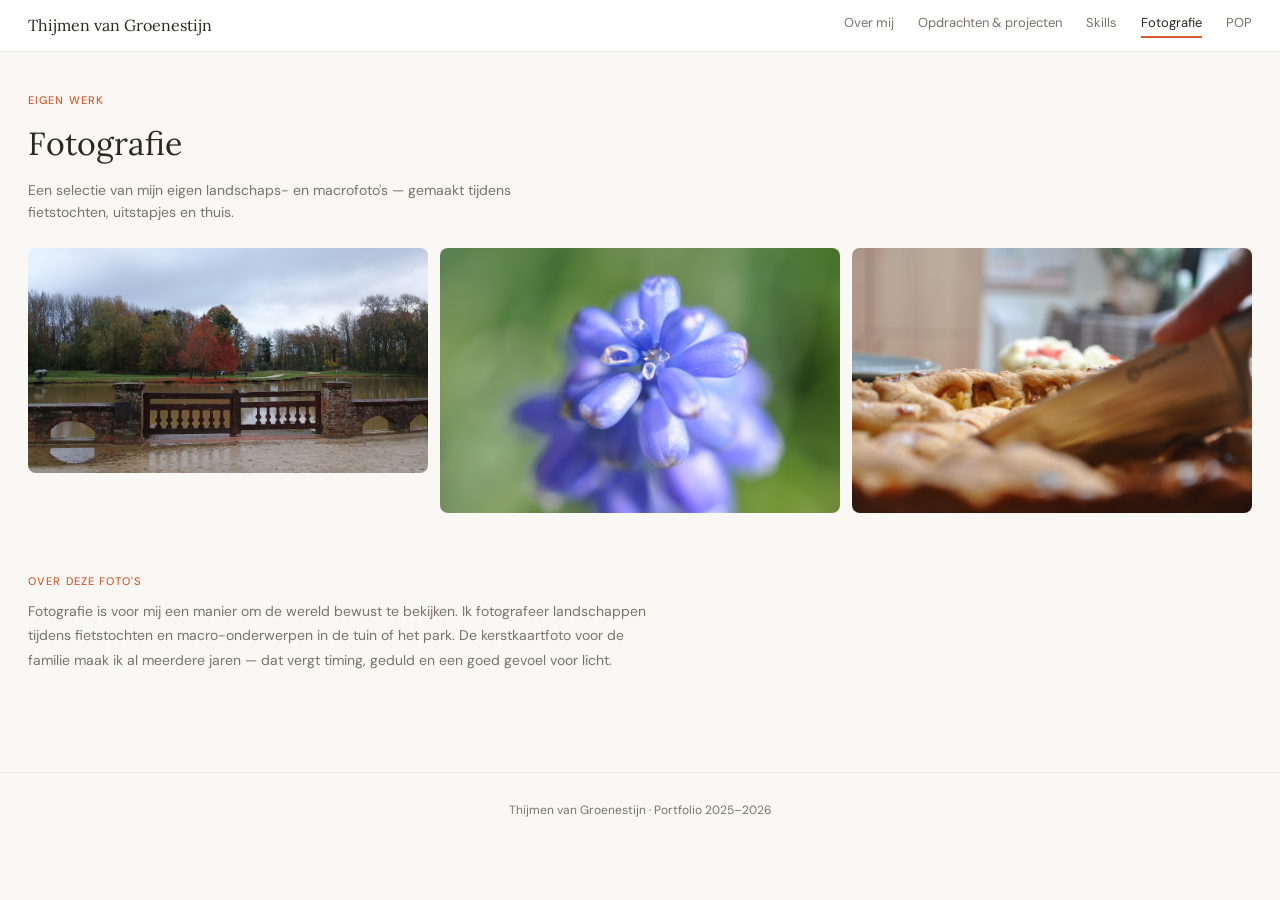
==== fotografie.html @ 94dbeab8 "Implement full portfolio website: style.css, script.js, index.html rewrite, opdrachten.html, skills." ====
<!DOCTYPE html>
<html lang="nl">
<head>
  <meta charset="UTF-8">
  <meta name="viewport" content="width=device-width, initial-scale=1.0">
  <title>Thijmen van Groenestijn — Fotografie</title>
  <link rel="preconnect" href="https://fonts.googleapis.com">
  <link href="https://fonts.googleapis.com/css2?family=Lora:ital,wght@0,400;0,500;1,400&family=DM+Sans:opsz,wght@9..40,400;9..40,500&display=swap" rel="stylesheet">
  <link rel="stylesheet" href="style.css">
</head>
<body>

  <nav class="topbar">
    <a class="logo" href="index.html">Thijmen van Groenestijn</a>
    <div class="nav-links">
      <a href="index.html">Over mij</a>
      <a href="opdrachten.html">Opdrachten &amp; projecten</a>
      <a href="skills.html">Skills</a>
      <a href="fotografie.html" class="active">Fotografie</a>
      <a href="pop.html">POP</a>
    </div>
  </nav>

  <!-- PAGINAKOP -->
  <header class="page-hero">
    <p class="page-eyebrow">Eigen werk</p>
    <h1 class="page-title">Fotografie</h1>
    <p class="page-desc">Een selectie van mijn eigen landschaps- en macro­foto's — gemaakt tijdens fietstochten, uitstapjes en thuis.</p>
  </header>

  <!-- GALERIJ (Criterium 6 — eigen bewijs) -->
  <div class="gallery-grid" aria-label="Fotogalerij">
    <img src="Assets/img/Ieper_1.jpg"
         alt="Gezicht over Ieper met historische gebouwen en groen"
         loading="lazy">
    <img src="Assets/img/DSC_0170.jpg"
         alt="Macro fotografie van een detail in de natuur"
         loading="lazy">
    <img src="Assets/img/DSC_0680.jpg"
         alt="Landschapsfoto met perspectief en diepte"
         loading="lazy">
  </div>

  <div style="padding: 0 28px 60px; max-width: 680px;">
    <p class="page-eyebrow" style="margin-bottom: 8px;">Over deze foto's</p>
    <p style="font-size: 14px; color: var(--muted); line-height: 1.75;">
      Fotografie is voor mij een manier om de wereld bewust te bekijken. Ik fotografeer landschappen tijdens fietstochten en macro-onderwerpen in de tuin of het park. De kerstkaartfoto voor de familie maak ik al meerdere jaren — dat vergt timing, geduld en een goed gevoel voor licht.
    </p>
  </div>

  <footer>
    <p>Thijmen van Groenestijn · Portfolio 2025–2026</p>
  </footer>

  <script src="script.js"></script>
</body>
</html>
---- style.css ----
/* ── CSS Variabelen ── */
:root {
  --bg:           #FAF8F5;
  --card:         #FFFFFF;
  --border:       #EDE8E1;
  --text:         #2C2820;
  --muted:        #7A7268;
  --coral:        #D85A30;
  --coral-light:  #FAECE7;
  --amber:        #EF9F27;
  --amber-light:  #FAEEDA;
  --teal:         #1D9E75;
  --teal-light:   #E1F5EE;
  --purple-light: #EEEDFE;
}

/* ── Reset ── */
*, *::before, *::after { box-sizing: border-box; margin: 0; padding: 0; }
img { max-width: 100%; display: block; }

/* ── Basis ── */
body {
  font-family: 'DM Sans', sans-serif;
  background: var(--bg);
  color: var(--text);
  line-height: 1.6;
}

/* ── Navigatie ── */
.topbar {
  background: var(--card);
  border-bottom: 1px solid var(--border);
  padding: 0 28px;
  display: flex;
  align-items: center;
  justify-content: space-between;
  height: 52px;
  position: sticky;
  top: 0;
  z-index: 100;
}
.logo {
  font-family: 'Lora', serif;
  font-size: 16px;
  color: var(--text);
  text-decoration: none;
}
.nav-links { display: flex; gap: 24px; }
.nav-links a {
  font-size: 13px;
  color: var(--muted);
  text-decoration: none;
  transition: color .15s;
}
.nav-links a:hover { color: var(--text); }
.nav-links a.active {
  color: var(--text);
  border-bottom: 2px solid var(--coral);
  padding-bottom: 2px;
}

/* ── Paginakop ── */
.page-hero { padding: 40px 28px 24px; }
.page-eyebrow {
  font-size: 11px;
  font-weight: 500;
  color: var(--coral);
  letter-spacing: .1em;
  text-transform: uppercase;
  margin-bottom: 8px;
}
.page-title {
  font-family: 'Lora', serif;
  font-size: 32px;
  font-weight: 400;
  color: var(--text);
  margin-bottom: 10px;
}
.page-desc { font-size: 14px; color: var(--muted); max-width: 520px; }

/* ── Filterrij ── */
.filter-row { padding: 0 28px 24px; display: flex; gap: 8px; flex-wrap: wrap; }
.filter-btn {
  font-family: 'DM Sans', sans-serif;
  font-size: 12px;
  padding: 6px 16px;
  border-radius: 99px;
  border: 1px solid var(--border);
  background: var(--bg);
  color: var(--muted);
  cursor: pointer;
  transition: all .15s;
}
.filter-btn:hover { border-color: var(--coral); color: var(--text); }
.filter-btn.active { background: var(--text); color: #fff; border-color: var(--text); }

/* ── Grid ── */
.grid {
  display: grid;
  grid-template-columns: repeat(3, minmax(0, 1fr));
  gap: 14px;
  padding: 0 28px 60px;
}

/* ── Kaart ── */
.card {
  background: var(--card);
  border-radius: 12px;
  border: 1px solid var(--border);
  overflow: hidden;
  transition: transform .15s ease;
}
.card:hover { transform: translateY(-2px); }

/* Foto */
.card-img { width: 100%; height: 160px; overflow: hidden; position: relative; background: var(--border); }
.card-img img { width: 100%; height: 100%; object-fit: cover; object-position: center; }
.card-img-placeholder {
  width: 100%;
  height: 100%;
  display: flex;
  align-items: center;
  justify-content: center;
  background: linear-gradient(135deg, var(--border), #ddd8d0);
  color: var(--muted);
  font-size: 13px;
}
.photo-label {
  position: absolute;
  bottom: 8px;
  left: 10px;
  font-size: 10px;
  font-weight: 500;
  color: rgba(255,255,255,.9);
  background: rgba(0,0,0,.28);
  padding: 2px 8px;
  border-radius: 4px;
}

/* Kaartinhoud */
.card-body { padding: 14px 16px; }
.badge-row { display: flex; gap: 6px; margin-bottom: 8px; flex-wrap: wrap; }
.badge { font-size: 11px; font-weight: 500; padding: 3px 9px; border-radius: 99px; }
.badge-school   { background: var(--teal-light);  color: #085041; }
.badge-personal { background: var(--amber-light); color: #633806; }
.badge-world    { background: #F1EFE8;             color: #5F5E5A; }

.card-title {
  font-family: 'Lora', serif;
  font-size: 15px;
  font-weight: 500;
  color: var(--text);
  margin-bottom: 6px;
  line-height: 1.35;
}
.card-desc { font-size: 13px; color: var(--muted); line-height: 1.6; margin-bottom: 12px; }

/* Kaartvoet */
.card-footer {
  display: flex;
  align-items: center;
  justify-content: space-between;
  border-top: 1px solid var(--border);
  padding-top: 10px;
  gap: 8px;
}
.pride-text {
  font-family: 'Lora', serif;
  font-style: italic;
  font-size: 12px;
  color: var(--muted);
  flex: 1;
  line-height: 1.4;
}
.refl-btn {
  font-family: 'DM Sans', sans-serif;
  font-size: 11px;
  color: var(--coral);
  border: 1px solid #F0997B;
  border-radius: 6px;
  padding: 4px 10px;
  cursor: pointer;
  background: none;
  white-space: nowrap;
  transition: background .15s;
  flex-shrink: 0;
}
.refl-btn:hover { background: var(--coral-light); }

/* Reflectie */
.refl-panel {
  background: #FFF8F5;
  border-top: 1px solid #F5DDD0;
  padding: 14px 16px;
}
.refl-panel[hidden] { display: none; }
.refl-panel p {
  font-family: 'Lora', serif;
  font-style: italic;
  font-size: 13px;
  color: #6B4035;
  line-height: 1.75;
}
.refl-tags { display: flex; gap: 6px; flex-wrap: wrap; margin-top: 10px; }
.refl-tag {
  font-size: 11px;
  padding: 3px 8px;
  border-radius: 99px;
  background: var(--amber-light);
  color: #633806;
}

/* ── Hero (Over mij) ── */
.hero {
  padding: 60px 28px 40px;
  display: flex;
  gap: 48px;
  align-items: center;
  max-width: 860px;
}
.hero-photo {
  flex-shrink: 0;
  width: 160px;
  height: 160px;
  border-radius: 50%;
  object-fit: cover;
  border: 3px solid var(--border);
}
.hero-photo-placeholder {
  flex-shrink: 0;
  width: 160px;
  height: 160px;
  border-radius: 50%;
  background: linear-gradient(135deg, var(--coral-light), var(--amber-light));
  display: flex;
  align-items: center;
  justify-content: center;
  font-size: 48px;
  color: var(--coral);
  border: 3px solid var(--border);
}
.hero-text { flex: 1; }
.hero-name {
  font-family: 'Lora', serif;
  font-size: 36px;
  font-weight: 400;
  color: var(--text);
  margin-bottom: 8px;
  line-height: 1.2;
}
.hero-tagline {
  font-size: 15px;
  color: var(--muted);
  margin-bottom: 16px;
  max-width: 400px;
}
.hero-quote {
  font-family: 'Lora', serif;
  font-style: italic;
  font-size: 14px;
  color: var(--muted);
  border-left: 3px solid var(--coral);
  padding-left: 12px;
  margin-top: 16px;
}

/* ── Quick facts grid ── */
.quick-facts {
  display: grid;
  grid-template-columns: repeat(auto-fit, minmax(160px, 1fr));
  gap: 12px;
  padding: 0 28px 40px;
  max-width: 860px;
}
.fact-card {
  background: var(--card);
  border: 1px solid var(--border);
  border-radius: 12px;
  padding: 16px;
}
.fact-label {
  font-size: 11px;
  font-weight: 500;
  color: var(--coral);
  text-transform: uppercase;
  letter-spacing: .08em;
  margin-bottom: 4px;
}
.fact-value {
  font-size: 14px;
  color: var(--text);
  font-weight: 500;
}

/* ── Sectietitel ── */
.section-title {
  font-family: 'Lora', serif;
  font-size: 22px;
  font-weight: 400;
  color: var(--text);
  padding: 0 28px;
  margin-bottom: 16px;
}

/* ── Hobbies grid ── */
.hobbies-grid {
  display: grid;
  grid-template-columns: repeat(auto-fit, minmax(200px, 1fr));
  gap: 12px;
  padding: 0 28px 60px;
}
.hobby-card {
  background: var(--card);
  border: 1px solid var(--border);
  border-radius: 12px;
  padding: 16px;
  transition: transform .15s ease;
}
.hobby-card:hover { transform: translateY(-2px); }
.hobby-title {
  font-family: 'Lora', serif;
  font-size: 14px;
  font-weight: 500;
  color: var(--text);
  margin-bottom: 6px;
}
.hobby-desc { font-size: 13px; color: var(--muted); line-height: 1.5; }

/* ── Foto galerij ── */
.gallery-grid {
  columns: 3;
  gap: 12px;
  padding: 0 28px 60px;
}
.gallery-grid img {
  width: 100%;
  border-radius: 8px;
  margin-bottom: 12px;
  transition: transform .15s ease;
}
.gallery-grid img:hover { transform: scale(1.01); }

/* ── Skills pagina ── */
.skills-grid {
  display: grid;
  grid-template-columns: repeat(auto-fit, minmax(240px, 1fr));
  gap: 14px;
  padding: 0 28px 60px;
}
.skill-card {
  background: var(--card);
  border: 1px solid var(--border);
  border-radius: 12px;
  padding: 20px;
  transition: transform .15s ease;
}
.skill-card:hover { transform: translateY(-2px); }
.skill-icon {
  font-size: 28px;
  margin-bottom: 10px;
}
.skill-name {
  font-family: 'Lora', serif;
  font-size: 15px;
  font-weight: 500;
  color: var(--text);
  margin-bottom: 6px;
}
.skill-desc { font-size: 13px; color: var(--muted); line-height: 1.5; margin-bottom: 12px; }
.skill-level {
  height: 4px;
  background: var(--border);
  border-radius: 2px;
  overflow: hidden;
}
.skill-level-bar {
  height: 100%;
  background: var(--coral);
  border-radius: 2px;
  transition: width .4s ease;
}

/* ── POP pagina ── */
.pop-grid {
  display: flex;
  flex-direction: column;
  gap: 20px;
  padding: 0 28px 60px;
  max-width: 900px;
}
.pop-card {
  background: var(--card);
  border: 1px solid var(--border);
  border-radius: 12px;
  overflow: hidden;
}
.pop-header {
  display: flex;
  justify-content: space-between;
  align-items: flex-start;
  padding: 20px 20px 16px;
  gap: 16px;
}
.pop-num {
  font-size: 11px;
  font-weight: 500;
  color: var(--coral);
  text-transform: uppercase;
  letter-spacing: .08em;
  margin-bottom: 4px;
}
.pop-title {
  font-family: 'Lora', serif;
  font-size: 18px;
  font-weight: 400;
  color: var(--text);
  line-height: 1.3;
}
.ring-wrap {
  display: flex;
  flex-direction: column;
  align-items: center;
  gap: 4px;
  flex-shrink: 0;
}
.ring-label {
  font-size: 12px;
  font-weight: 600;
  color: var(--text);
}
.ring-status {
  font-size: 11px;
  color: var(--muted);
}

/* SMART grid */
.smart-grid {
  display: grid;
  grid-template-columns: repeat(5, 1fr);
  border-top: 1px solid var(--border);
}
.smart-cell {
  padding: 14px 16px;
  border-right: 1px solid var(--border);
}
.smart-cell:last-child { border-right: none; }
.smart-letter {
  font-family: 'Lora', serif;
  font-size: 20px;
  font-weight: 500;
  color: var(--coral);
  line-height: 1;
  margin-bottom: 2px;
}
.smart-name {
  font-size: 10px;
  font-weight: 500;
  color: var(--muted);
  text-transform: uppercase;
  letter-spacing: .06em;
  margin-bottom: 6px;
}
.smart-text { font-size: 12px; color: var(--text); line-height: 1.55; }

/* Reflectie toggle bar (POP) */
.reflect-bar {
  display: flex;
  align-items: center;
  justify-content: space-between;
  width: 100%;
  padding: 12px 20px;
  border: none;
  background: none;
  border-top: 1px solid var(--border);
  cursor: pointer;
  font-family: 'DM Sans', sans-serif;
  font-size: 13px;
  color: var(--coral);
  transition: background .15s;
}
.reflect-bar:hover { background: var(--coral-light); }
.refl-arrow { font-size: 16px; transition: transform .2s; }
.reflect-bar[aria-expanded="true"] .refl-arrow { transform: rotate(180deg); }

/* Footer */
footer {
  text-align: center;
  padding: 28px;
  font-size: 12px;
  color: var(--muted);
  border-top: 1px solid var(--border);
  margin-top: 40px;
}

/* ── Responsiviteit ── */
@media (max-width: 900px) {
  .grid { grid-template-columns: repeat(2, minmax(0, 1fr)); }
  .nav-links { gap: 16px; }
  .smart-grid { grid-template-columns: repeat(3, 1fr); }
  .smart-cell:nth-child(3) { border-right: none; }
  .gallery-grid { columns: 2; }
}
@media (max-width: 640px) {
  .hero { flex-direction: column; gap: 24px; padding: 32px 16px 24px; }
  .hero-name { font-size: 28px; }
}
@media (max-width: 540px) {
  .grid { grid-template-columns: 1fr; padding: 0 16px 40px; }
  .filter-row { padding: 0 16px 20px; }
  .page-hero { padding: 28px 16px 16px; }
  .topbar { padding: 0 16px; }
  .nav-links { display: none; }
  .quick-facts { padding: 0 16px 28px; }
  .hobbies-grid { padding: 0 16px 40px; }
  .section-title { padding: 0 16px; }
  .skills-grid { padding: 0 16px 40px; }
  .pop-grid { padding: 0 16px 40px; }
  .gallery-grid { columns: 1; padding: 0 16px 40px; }
  .smart-grid { grid-template-columns: 1fr 1fr; }
  .smart-cell:nth-child(2n) { border-right: none; }
  .smart-cell:nth-child(3) { border-right: 1px solid var(--border); }
}
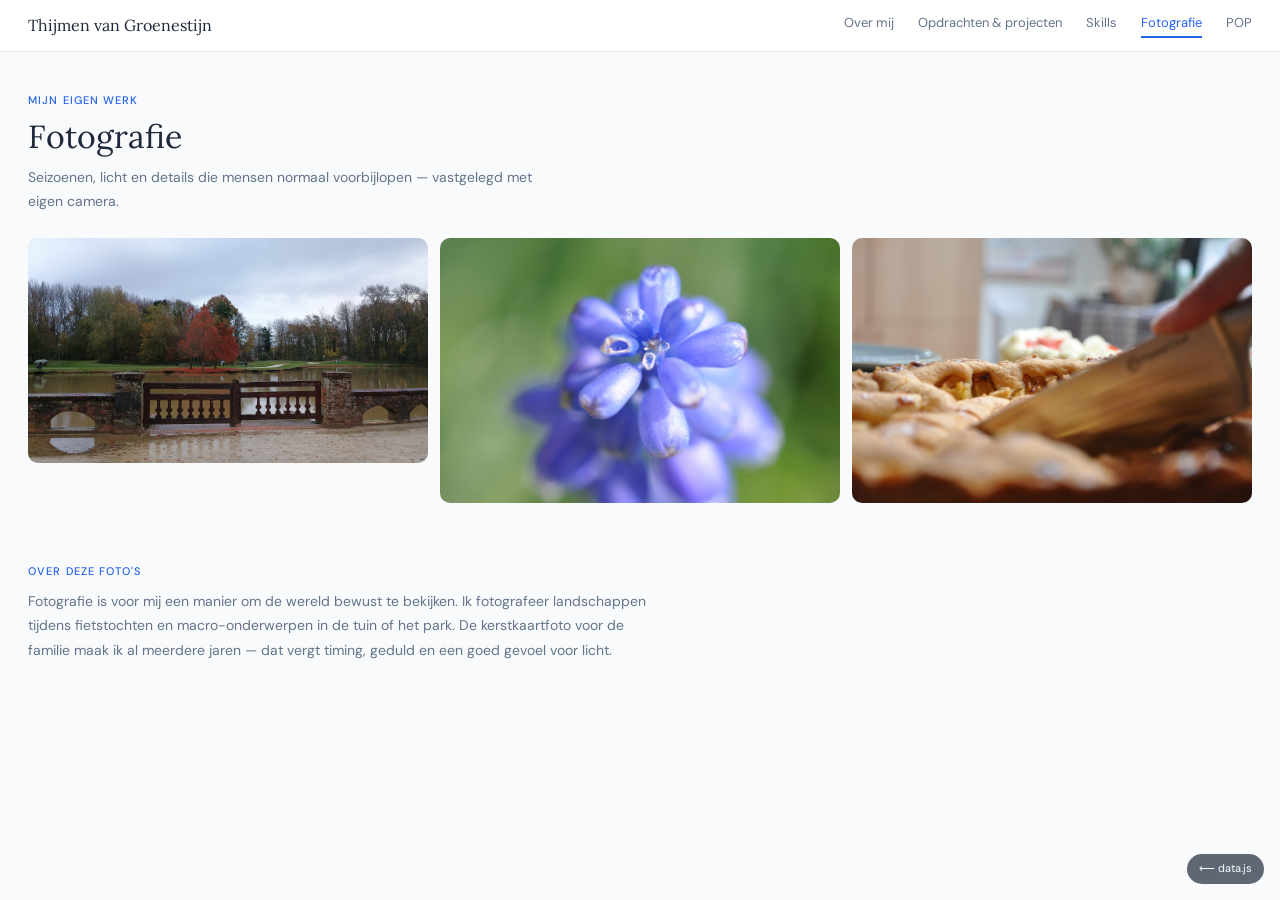
==== commit bfed7e0d: "feat: Refactor POP content to dynamically load from `data.js` and update site navigation and titles." ====
--- a/fotografie.html
+++ b/fotografie.html
@@ -3,7 +3,7 @@
 <head>
   <meta charset="UTF-8">
   <meta name="viewport" content="width=device-width, initial-scale=1.0">
-  <title>Thijmen van Groenestijn — Fotografie</title>
+  <title>Portfolio — Fotografie</title>
   <link rel="preconnect" href="https://fonts.googleapis.com">
   <link href="https://fonts.googleapis.com/css2?family=Lora:ital,wght@0,400;0,500;1,400&family=DM+Sans:opsz,wght@9..40,400;9..40,500&display=swap" rel="stylesheet">
   <link rel="stylesheet" href="style.css">
@@ -11,47 +11,31 @@
 <body>
 
   <nav class="topbar">
-    <a class="logo" href="index.html">Thijmen van Groenestijn</a>
+    <a href="index.html" class="logo">Portfolio</a>
     <div class="nav-links">
       <a href="index.html">Over mij</a>
-      <a href="opdrachten.html">Opdrachten &amp; projecten</a>
+      <a href="opdrachten.html">Opdrachten & projecten</a>
       <a href="skills.html">Skills</a>
-      <a href="fotografie.html" class="active">Fotografie</a>
+      <a href="fotografie.html">Fotografie</a>
       <a href="pop.html">POP</a>
     </div>
   </nav>
 
-  <!-- PAGINAKOP -->
   <header class="page-hero">
-    <p class="page-eyebrow">Eigen werk</p>
+    <p class="page-eyebrow">Mijn eigen werk</p>
     <h1 class="page-title">Fotografie</h1>
-    <p class="page-desc">Een selectie van mijn eigen landschaps- en macro­foto's — gemaakt tijdens fietstochten, uitstapjes en thuis.</p>
+    <p class="page-desc">Seizoenen, licht en details die mensen normaal voorbijlopen — vastgelegd met eigen camera.</p>
   </header>
 
-  <!-- GALERIJ (Criterium 6 — eigen bewijs) -->
-  <div class="gallery-grid" aria-label="Fotogalerij">
-    <img src="Assets/img/Ieper_1.jpg"
-         alt="Gezicht over Ieper met historische gebouwen en groen"
-         loading="lazy">
-    <img src="Assets/img/DSC_0170.jpg"
-         alt="Macro fotografie van een detail in de natuur"
-         loading="lazy">
-    <img src="Assets/img/DSC_0680.jpg"
-         alt="Landschapsfoto met perspectief en diepte"
-         loading="lazy">
+  <!-- Masonry galerij — gevuld vanuit data.js → gallery -->
+  <div class="gallery-grid" id="gallery-grid"></div>
+
+  <div style="padding: 0 28px 60px; max-width: 680px;" id="gallery-text-container" hidden>
+    <p class="page-eyebrow" style="margin-bottom: 8px;">Over deze foto's</p>
+    <p style="font-size: 14px; color: var(--muted); line-height: 1.75;" id="gallery-text"></p>
   </div>
 
-  <div style="padding: 0 28px 60px; max-width: 680px;">
-    <p class="page-eyebrow" style="margin-bottom: 8px;">Over deze foto's</p>
-    <p style="font-size: 14px; color: var(--muted); line-height: 1.75;">
-      Fotografie is voor mij een manier om de wereld bewust te bekijken. Ik fotografeer landschappen tijdens fietstochten en macro-onderwerpen in de tuin of het park. De kerstkaartfoto voor de familie maak ik al meerdere jaren — dat vergt timing, geduld en een goed gevoel voor licht.
-    </p>
-  </div>
-
-  <footer>
-    <p>Thijmen van Groenestijn · Portfolio 2025–2026</p>
-  </footer>
-
+  <script src="data.js"></script>
   <script src="script.js"></script>
 </body>
 </html>
--- a/style.css
+++ b/style.css
@@ -1,24 +1,32 @@
-/* ── CSS Variabelen ── */
+/* ============================================================
+   style.css — Gedeelde opmaak voor alle portfolio pagina's
+   Bewerk dit bestand alleen als je de opmaak wilt aanpassen.
+   Voor inhoud: zie data.js
+   ============================================================ */
+
+@import url('https://fonts.googleapis.com/css2?family=Lora:ital,wght@0,400;0,500;1,400&family=DM+Sans:opsz,wght@9..40,400;9..40,500&display=swap');
+
+/* ── Kleurenpalet ── */
 :root {
-  --bg:           #FAF8F5;
+  --bg:           #F8FAFC;
   --card:         #FFFFFF;
-  --border:       #EDE8E1;
-  --text:         #2C2820;
-  --muted:        #7A7268;
-  --coral:        #D85A30;
-  --coral-light:  #FAECE7;
-  --amber:        #EF9F27;
-  --amber-light:  #FAEEDA;
-  --teal:         #1D9E75;
-  --teal-light:   #E1F5EE;
-  --purple-light: #EEEDFE;
+  --border:       #E2E8F0;
+  --text:         #1E293B;
+  --muted:        #64748B;
+  --coral:        #2563EB;   /* Royal Blue */
+  --coral-light:  #EFF6FF;   /* Soft Blue */
+  --amber:        #0ea5e9;   /* Sky Blue Accent */
+  --amber-light:  #e0f2fe;   /* Pale Sky Background */
+  --teal:         #1e3a8a;   /* Navy Blue */
+  --teal-light:   #dbeafe;   /* Light Navy Background */
+  --purple-light: #f1f5f9;
 }
 
 /* ── Reset ── */
 *, *::before, *::after { box-sizing: border-box; margin: 0; padding: 0; }
 img { max-width: 100%; display: block; }
-
-/* ── Basis ── */
+html { scroll-behavior: smooth; }
+
 body {
   font-family: 'DM Sans', sans-serif;
   background: var(--bg);
@@ -26,7 +34,9 @@
   line-height: 1.6;
 }
 
-/* ── Navigatie ── */
+/* ════════════════════════════════════════
+   NAVIGATIE
+   ════════════════════════════════════════ */
 .topbar {
   background: var(--card);
   border-bottom: 1px solid var(--border);
@@ -51,15 +61,17 @@
   color: var(--muted);
   text-decoration: none;
   transition: color .15s;
+  padding-bottom: 3px;
 }
 .nav-links a:hover { color: var(--text); }
 .nav-links a.active {
-  color: var(--text);
+  color: var(--coral);
   border-bottom: 2px solid var(--coral);
-  padding-bottom: 2px;
-}
-
-/* ── Paginakop ── */
+}
+
+/* ════════════════════════════════════════
+   PAGINAKOP (gedeeld)
+   ════════════════════════════════════════ */
 .page-hero { padding: 40px 28px 24px; }
 .page-eyebrow {
   font-size: 11px;
@@ -75,11 +87,39 @@
   font-weight: 400;
   color: var(--text);
   margin-bottom: 10px;
-}
-.page-desc { font-size: 14px; color: var(--muted); max-width: 520px; }
-
-/* ── Filterrij ── */
-.filter-row { padding: 0 28px 24px; display: flex; gap: 8px; flex-wrap: wrap; }
+  line-height: 1.2;
+}
+.page-desc {
+  font-size: 14px;
+  color: var(--muted);
+  max-width: 520px;
+  line-height: 1.7;
+}
+
+/* ════════════════════════════════════════
+   BADGES
+   ════════════════════════════════════════ */
+.badge {
+  font-size: 11px;
+  font-weight: 500;
+  padding: 3px 9px;
+  border-radius: 99px;
+  display: inline-block;
+}
+.badge-school   { background: var(--teal-light);  color: var(--teal); }
+.badge-personal { background: var(--amber-light); color: var(--amber); }
+.badge-world    { background: var(--border);      color: var(--muted); }
+.badge-row      { display: flex; gap: 6px; margin-bottom: 8px; flex-wrap: wrap; }
+
+/* ════════════════════════════════════════
+   FILTERRIJ
+   ════════════════════════════════════════ */
+.filter-row {
+  padding: 0 28px 24px;
+  display: flex;
+  gap: 8px;
+  flex-wrap: wrap;
+}
 .filter-btn {
   font-family: 'DM Sans', sans-serif;
   font-size: 12px;
@@ -91,10 +131,12 @@
   cursor: pointer;
   transition: all .15s;
 }
-.filter-btn:hover { border-color: var(--coral); color: var(--text); }
+.filter-btn:hover  { border-color: var(--coral); color: var(--text); }
 .filter-btn.active { background: var(--text); color: #fff; border-color: var(--text); }
 
-/* ── Grid ── */
+/* ════════════════════════════════════════
+   KAARTGRID
+   ════════════════════════════════════════ */
 .grid {
   display: grid;
   grid-template-columns: repeat(3, minmax(0, 1fr));
@@ -102,29 +144,43 @@
   padding: 0 28px 60px;
 }
 
-/* ── Kaart ── */
+/* ════════════════════════════════════════
+   PROJECTKAART
+   ════════════════════════════════════════ */
 .card {
   background: var(--card);
   border-radius: 12px;
   border: 1px solid var(--border);
   overflow: hidden;
   transition: transform .15s ease;
+  display: flex;
+  flex-direction: column;
 }
 .card:hover { transform: translateY(-2px); }
 
 /* Foto */
-.card-img { width: 100%; height: 160px; overflow: hidden; position: relative; background: var(--border); }
-.card-img img { width: 100%; height: 100%; object-fit: cover; object-position: center; }
-.card-img-placeholder {
+.card-img {
+  width: 100%;
+  height: 160px;
+  overflow: hidden;
+  position: relative;
+  background: var(--border);
+}
+.card-img img {
   width: 100%;
   height: 100%;
-  display: flex;
-  align-items: center;
-  justify-content: center;
-  background: linear-gradient(135deg, var(--border), #ddd8d0);
-  color: var(--muted);
-  font-size: 13px;
-}
+  object-fit: cover;
+  object-position: center;
+  transition: transform .3s ease;
+}
+.card:hover .card-img img { transform: scale(1.05); }
+
+@keyframes pulsePlaceholder {
+  0% { background-position: 0% 50%; }
+  50% { background-position: 100% 50%; }
+  100% { background-position: 0% 50%; }
+}
+
 .photo-label {
   position: absolute;
   bottom: 8px;
@@ -137,14 +193,12 @@
   border-radius: 4px;
 }
 
-/* Kaartinhoud */
-.card-body { padding: 14px 16px; }
-.badge-row { display: flex; gap: 6px; margin-bottom: 8px; flex-wrap: wrap; }
-.badge { font-size: 11px; font-weight: 500; padding: 3px 9px; border-radius: 99px; }
-.badge-school   { background: var(--teal-light);  color: #085041; }
-.badge-personal { background: var(--amber-light); color: #633806; }
-.badge-world    { background: #F1EFE8;             color: #5F5E5A; }
-
+.card-body {
+  padding: 14px 16px;
+  flex: 1;
+  display: flex;
+  flex-direction: column;
+}
 .card-title {
   font-family: 'Lora', serif;
   font-size: 15px;
@@ -153,9 +207,13 @@
   margin-bottom: 6px;
   line-height: 1.35;
 }
-.card-desc { font-size: 13px; color: var(--muted); line-height: 1.6; margin-bottom: 12px; }
-
-/* Kaartvoet */
+.card-desc {
+  font-size: 13px;
+  color: var(--muted);
+  line-height: 1.6;
+  margin-bottom: 12px;
+  flex: 1;
+}
 .card-footer {
   display: flex;
   align-items: center;
@@ -163,6 +221,7 @@
   border-top: 1px solid var(--border);
   padding-top: 10px;
   gap: 8px;
+  margin-top: auto;
 }
 .pride-text {
   font-family: 'Lora', serif;
@@ -176,7 +235,7 @@
   font-family: 'DM Sans', sans-serif;
   font-size: 11px;
   color: var(--coral);
-  border: 1px solid #F0997B;
+  border: 1px solid var(--coral);
   border-radius: 6px;
   padding: 4px 10px;
   cursor: pointer;
@@ -187,10 +246,9 @@
 }
 .refl-btn:hover { background: var(--coral-light); }
 
-/* Reflectie */
 .refl-panel {
-  background: #FFF8F5;
-  border-top: 1px solid #F5DDD0;
+  background: var(--coral-light);
+  border-top: 1px solid var(--border);
   padding: 14px 16px;
 }
 .refl-panel[hidden] { display: none; }
@@ -198,10 +256,11 @@
   font-family: 'Lora', serif;
   font-style: italic;
   font-size: 13px;
-  color: #6B4035;
+  color: var(--teal);
   line-height: 1.75;
-}
-.refl-tags { display: flex; gap: 6px; flex-wrap: wrap; margin-top: 10px; }
+  margin-bottom: 10px;
+}
+.refl-tags { display: flex; gap: 6px; flex-wrap: wrap; }
 .refl-tag {
   font-size: 11px;
   padding: 3px 8px;
@@ -210,104 +269,137 @@
   color: #633806;
 }
 
-/* ── Hero (Over mij) ── */
+/* ════════════════════════════════════════
+   OVER MIJ — index.html
+   ════════════════════════════════════════ */
 .hero {
-  padding: 60px 28px 40px;
-  display: flex;
-  gap: 48px;
-  align-items: center;
-  max-width: 860px;
+  padding: 40px 28px 32px;
+  display: flex;
+  align-items: flex-start;
+  gap: 32px;
 }
 .hero-photo {
-  flex-shrink: 0;
-  width: 160px;
-  height: 160px;
+  width: 100px;
+  height: 100px;
   border-radius: 50%;
   object-fit: cover;
-  border: 3px solid var(--border);
-}
-.hero-photo-placeholder {
+  border: 3px solid var(--amber-light);
   flex-shrink: 0;
-  width: 160px;
-  height: 160px;
+}
+.hero-initials {
+  width: 100px;
+  height: 100px;
   border-radius: 50%;
-  background: linear-gradient(135deg, var(--coral-light), var(--amber-light));
+  background: var(--amber-light);
+  border: 3px solid var(--amber);
   display: flex;
   align-items: center;
   justify-content: center;
-  font-size: 48px;
-  color: var(--coral);
-  border: 3px solid var(--border);
+  font-family: 'Lora', serif;
+  font-size: 28px;
+  color: #633806;
+  flex-shrink: 0;
 }
 .hero-text { flex: 1; }
+.hero-greeting {
+  font-size: 11px;
+  font-weight: 500;
+  color: var(--coral);
+  letter-spacing: .08em;
+  text-transform: uppercase;
+  margin-bottom: 6px;
+}
 .hero-name {
   font-family: 'Lora', serif;
-  font-size: 36px;
+  font-size: 28px;
   font-weight: 400;
   color: var(--text);
-  margin-bottom: 8px;
   line-height: 1.2;
+  margin-bottom: 10px;
 }
 .hero-tagline {
-  font-size: 15px;
-  color: var(--muted);
+  font-size: 14px;
+  color: var(--muted);
+  line-height: 1.7;
+  max-width: 420px;
   margin-bottom: 16px;
-  max-width: 400px;
-}
+}
+.hero-tags { display: flex; flex-wrap: wrap; gap: 6px; }
+
+.section-divider {
+  border: none;
+  border-top: 1px solid var(--border);
+  margin: 0 28px;
+}
+
+.about-strip { padding: 24px 28px 20px; }
+.strip-label {
+  font-size: 11px;
+  font-weight: 500;
+  color: var(--muted);
+  letter-spacing: .06em;
+  text-transform: uppercase;
+  margin-bottom: 14px;
+}
+.quick-facts {
+  display: grid;
+  grid-template-columns: repeat(3, minmax(0, 1fr));
+  gap: 10px;
+}
+.fact-card {
+  background: var(--bg);
+  border-radius: 8px;
+  padding: 12px 14px;
+  border: 1px solid var(--border);
+}
+.fact-label { font-size: 11px; color: var(--muted); margin-bottom: 3px; }
+.fact-value { font-size: 13px; font-weight: 500; color: var(--text); }
+
 .hero-quote {
   font-family: 'Lora', serif;
   font-style: italic;
   font-size: 14px;
   color: var(--muted);
-  border-left: 3px solid var(--coral);
-  padding-left: 12px;
-  margin-top: 16px;
-}
-
-/* ── Quick facts grid ── */
-.quick-facts {
+  padding: 0 28px 20px;
+  line-height: 1.7;
+}
+
+.photo-teaser { padding: 0 28px 40px; }
+.teaser-grid {
   display: grid;
-  grid-template-columns: repeat(auto-fit, minmax(160px, 1fr));
-  gap: 12px;
-  padding: 0 28px 40px;
-  max-width: 860px;
-}
-.fact-card {
-  background: var(--card);
-  border: 1px solid var(--border);
-  border-radius: 12px;
-  padding: 16px;
-}
-.fact-label {
-  font-size: 11px;
-  font-weight: 500;
-  color: var(--coral);
-  text-transform: uppercase;
-  letter-spacing: .08em;
-  margin-bottom: 4px;
-}
-.fact-value {
-  font-size: 14px;
-  color: var(--text);
-  font-weight: 500;
-}
-
-/* ── Sectietitel ── */
-.section-title {
-  font-family: 'Lora', serif;
-  font-size: 22px;
-  font-weight: 400;
-  color: var(--text);
-  padding: 0 28px;
-  margin-bottom: 16px;
-}
-
-/* ── Hobbies grid ── */
+  grid-template-columns: repeat(4, minmax(0, 1fr));
+  gap: 8px;
+  margin-top: 10px;
+}
+.teaser-cell {
+  aspect-ratio: 4/3;
+  border-radius: 8px;
+  overflow: hidden;
+  background: var(--border);
+}
+.teaser-cell img { width: 100%; height: 100%; object-fit: cover; }
+.teaser-more {
+  aspect-ratio: 4/3;
+  border-radius: 8px;
+  border: 1.5px dashed var(--border);
+  display: flex;
+  align-items: center;
+  justify-content: center;
+  font-size: 12px;
+  color: var(--coral);
+  text-decoration: none;
+  transition: border-color .15s;
+}
+.teaser-more:hover { border-color: var(--coral); }
+
+/* ════════════════════════════════════════
+   HOBBIES — index.html
+   ════════════════════════════════════════ */
 .hobbies-grid {
   display: grid;
   grid-template-columns: repeat(auto-fit, minmax(200px, 1fr));
   gap: 12px;
-  padding: 0 28px 60px;
+  padding: 0 0 24px 0;
 }
 .hobby-card {
   background: var(--card);
@@ -326,197 +418,337 @@
 }
 .hobby-desc { font-size: 13px; color: var(--muted); line-height: 1.5; }
 
-/* ── Foto galerij ── */
+/* ── Skills pagina ── */
+@keyframes fillBar {
+  from { width: 0; }
+}
+
+.skills-grid {
+  display: grid;
+  grid-template-columns: repeat(2, minmax(0, 1fr));
+  gap: 20px;
+  padding: 0 28px 60px;
+}
+.skill-category {
+  background: var(--card);
+  border-radius: 12px;
+  border: 1px solid var(--border);
+  padding: 18px 20px;
+}
+.skill-cat-title {
+  font-family: 'Lora', serif;
+  font-size: 15px;
+  color: var(--text);
+  margin-bottom: 14px;
+  padding-bottom: 10px;
+  border-bottom: 1px solid var(--border);
+}
+.skill-item {
+  display: flex;
+  align-items: center;
+  gap: 12px;
+  margin-bottom: 12px;
+}
+.skill-name { font-size: 13px; color: var(--text); min-width: 160px; }
+.skill-bar-wrap {
+  flex: 1;
+  height: 6px;
+  background: var(--border);
+  border-radius: 99px;
+  overflow: hidden;
+}
+.skill-bar {
+  height: 100%;
+  background: var(--coral);
+  border-radius: 99px;
+  transition: width .6s ease;
+}
+.skill-evidence {
+  display: flex;
+  gap: 4px;
+  margin-top: 4px;
+  flex-wrap: wrap;
+  padding-left: 172px;
+}
+.evidence-link {
+  font-size: 10px;
+  color: var(--coral);
+  text-decoration: none;
+  background: var(--coral-light);
+  padding: 1px 6px;
+  border-radius: 4px;
+}
+.evidence-link:hover { opacity: .8; }
+
+/* ════════════════════════════════════════
+   FOTOGRAFIE — fotografie.html
+   ════════════════════════════════════════ */
 .gallery-grid {
   columns: 3;
-  gap: 12px;
+  column-gap: 12px;
   padding: 0 28px 60px;
 }
-.gallery-grid img {
+.gallery-item {
+  break-inside: avoid;
+  margin-bottom: 12px;
+  border-radius: 10px;
+  overflow: hidden;
+  background: var(--border);
+}
+.gallery-item img {
   width: 100%;
-  border-radius: 8px;
-  margin-bottom: 12px;
-  transition: transform .15s ease;
-}
-.gallery-grid img:hover { transform: scale(1.01); }
-
-/* ── Skills pagina ── */
-.skills-grid {
+  display: block;
+  transition: transform .3s ease;
+}
+.gallery-item:hover img { transform: scale(1.02); }
+
+/* ════════════════════════════════════════
+   POP — pop.html
+   ════════════════════════════════════════ */
+.pop-grid {
   display: grid;
-  grid-template-columns: repeat(auto-fit, minmax(240px, 1fr));
-  gap: 14px;
+  grid-template-columns: repeat(2, minmax(0, 1fr));
+  gap: 16px;
   padding: 0 28px 60px;
-}
-.skill-card {
-  background: var(--card);
-  border: 1px solid var(--border);
-  border-radius: 12px;
-  padding: 20px;
-  transition: transform .15s ease;
-}
-.skill-card:hover { transform: translateY(-2px); }
-.skill-icon {
-  font-size: 28px;
-  margin-bottom: 10px;
-}
-.skill-name {
-  font-family: 'Lora', serif;
-  font-size: 15px;
-  font-weight: 500;
-  color: var(--text);
-  margin-bottom: 6px;
-}
-.skill-desc { font-size: 13px; color: var(--muted); line-height: 1.5; margin-bottom: 12px; }
-.skill-level {
-  height: 4px;
-  background: var(--border);
-  border-radius: 2px;
-  overflow: hidden;
-}
-.skill-level-bar {
-  height: 100%;
-  background: var(--coral);
-  border-radius: 2px;
-  transition: width .4s ease;
-}
-
-/* ── POP pagina ── */
-.pop-grid {
-  display: flex;
-  flex-direction: column;
-  gap: 20px;
-  padding: 0 28px 60px;
-  max-width: 900px;
 }
 .pop-card {
   background: var(--card);
+  border-radius: 12px;
   border: 1px solid var(--border);
-  border-radius: 12px;
   overflow: hidden;
 }
 .pop-header {
-  display: flex;
+  padding: 16px 18px 14px;
+  border-bottom: 1px solid var(--border);
+  display: flex;
+  align-items: flex-start;
   justify-content: space-between;
-  align-items: flex-start;
-  padding: 20px 20px 16px;
-  gap: 16px;
+  gap: 12px;
 }
 .pop-num {
   font-size: 11px;
   font-weight: 500;
   color: var(--coral);
+  letter-spacing: .06em;
   text-transform: uppercase;
-  letter-spacing: .08em;
   margin-bottom: 4px;
 }
 .pop-title {
   font-family: 'Lora', serif;
-  font-size: 18px;
-  font-weight: 400;
-  color: var(--text);
-  line-height: 1.3;
-}
-.ring-wrap {
-  display: flex;
-  flex-direction: column;
-  align-items: center;
-  gap: 4px;
-  flex-shrink: 0;
-}
+  font-size: 15px;
+  font-weight: 500;
+  color: var(--text);
+  line-height: 1.35;
+}
+.ring-wrap { text-align: center; flex-shrink: 0; }
+.ring-wrap svg { display: block; }
 .ring-label {
-  font-size: 12px;
-  font-weight: 600;
-  color: var(--text);
-}
-.ring-status {
-  font-size: 11px;
-  color: var(--muted);
-}
-
-/* SMART grid */
+  font-size: 13px;
+  font-weight: 500;
+  color: var(--text);
+  display: block;
+  margin-top: 3px;
+}
+.ring-status { font-size: 10px; color: var(--muted); }
+
 .smart-grid {
   display: grid;
-  grid-template-columns: repeat(5, 1fr);
+  grid-template-columns: repeat(5, minmax(0, 1fr));
   border-top: 1px solid var(--border);
 }
 .smart-cell {
-  padding: 14px 16px;
+  padding: 10px 10px 12px;
   border-right: 1px solid var(--border);
 }
 .smart-cell:last-child { border-right: none; }
 .smart-letter {
-  font-family: 'Lora', serif;
-  font-size: 20px;
-  font-weight: 500;
-  color: var(--coral);
-  line-height: 1;
+  font-size: 14px;
+  font-weight: 500;
+  color: var(--coral);
   margin-bottom: 2px;
 }
 .smart-name {
-  font-size: 10px;
-  font-weight: 500;
+  font-size: 9px;
   color: var(--muted);
   text-transform: uppercase;
-  letter-spacing: .06em;
-  margin-bottom: 6px;
-}
-.smart-text { font-size: 12px; color: var(--text); line-height: 1.55; }
-
-/* Reflectie toggle bar (POP) */
+  letter-spacing: .05em;
+  margin-bottom: 5px;
+}
+.smart-text {
+  font-size: 12px;
+  color: var(--text);
+  line-height: 1.45;
+}
+
 .reflect-bar {
+  width: 100%;
+  padding: 10px 16px;
+  background: var(--bg);
+  border: none;
+  border-top: 1px solid var(--border);
   display: flex;
   align-items: center;
   justify-content: space-between;
-  width: 100%;
-  padding: 12px 20px;
-  border: none;
-  background: none;
-  border-top: 1px solid var(--border);
   cursor: pointer;
   font-family: 'DM Sans', sans-serif;
+  font-size: 12px;
+  color: var(--muted);
+  transition: background .2s ease, transform .1s ease;
+}
+.reflect-bar:hover { background: var(--coral-light); color: var(--coral); }
+.reflect-bar:active { transform: scale(0.98); }
+.refl-arrow { font-size: 12px; transition: transform .3s cubic-bezier(0.34, 1.56, 0.64, 1); }
+.refl-arrow.open { transform: rotate(180deg); }
+
+/* ════════════════════════════════════════
+   DATA SOURCE TOGGLE (data.js indicator)
+   ════════════════════════════════════════ */
+.data-hint {
+  position: fixed;
+  bottom: 16px;
+  right: 16px;
+  background: var(--text);
+  color: #fff;
+  font-size: 11px;
+  font-family: 'DM Sans', sans-serif;
+  padding: 6px 12px;
+  border-radius: 99px;
+  cursor: pointer;
+  z-index: 999;
+  opacity: .7;
+  user-select: none;
+  transition: transform 0.2s cubic-bezier(0.34, 1.56, 0.64, 1), opacity 0.15s;
+}
+
+@keyframes wiggle {
+  0%, 100% { transform: rotate(0deg); }
+  25% { transform: rotate(-5deg) scale(1.05); }
+  50% { transform: rotate(5deg) scale(1.05); }
+  75% { transform: rotate(-3deg) scale(1.05); }
+}
+
+.data-hint:hover {
+  opacity: 1;
+  animation: wiggle 0.5s ease-in-out;
+  transform: scale(1.05);
+  box-shadow: 0 4px 12px rgba(37, 99, 235, 0.2);
+}
+
+@keyframes popIn {
+  0% { transform: scale(0.8); opacity: 0; }
+  60% { transform: scale(1.05); opacity: 1; }
+  100% { transform: scale(1); opacity: 1; }
+}
+
+.pop-card {
+  animation: popIn 0.5s cubic-bezier(0.175, 0.885, 0.32, 1.275) both;
+}
+.pop-grid > .pop-card:nth-child(1) { animation-delay: 0.1s; }
+.pop-grid > .pop-card:nth-child(2) { animation-delay: 0.2s; }
+.pop-grid > .pop-card:nth-child(3) { animation-delay: 0.3s; }
+
+/* Filter Buttons Button Press */
+.filter-btn {
+  transition: all 0.2s cubic-bezier(0.34, 1.56, 0.64, 1);
+}
+.filter-btn:active {
+  transform: scale(0.92);
+}
+
+.data-overlay {
+  display: none;
+  position: fixed;
+  inset: 0;
+  background: rgba(44,40,32,.6);
+  z-index: 1000;
+  align-items: center;
+  justify-content: center;
+}
+.data-overlay.open { display: flex; }
+.data-modal {
+  background: var(--card);
+  border-radius: 16px;
+  padding: 24px 28px;
+  max-width: 540px;
+  width: calc(100% - 40px);
+  max-height: 80vh;
+  overflow-y: auto;
+}
+.data-modal h2 {
+  font-family: 'Lora', serif;
+  font-size: 18px;
+  color: var(--text);
+  margin-bottom: 6px;
+}
+.data-modal .sub {
+  font-size: 12px;
+  color: var(--muted);
+  margin-bottom: 16px;
+}
+.data-section {
+  margin-bottom: 16px;
+  padding: 12px 14px;
+  background: var(--bg);
+  border-radius: 8px;
+  border-left: 3px solid var(--coral);
+}
+.data-section h3 {
+  font-size: 12px;
+  font-weight: 500;
+  color: var(--coral);
+  letter-spacing: .05em;
+  text-transform: uppercase;
+  margin-bottom: 6px;
+}
+.data-section p {
+  font-size: 12px;
+  color: var(--muted);
+  line-height: 1.6;
+}
+.data-section code {
+  font-family: 'Courier New', monospace;
+  font-size: 11px;
+  background: var(--border);
+  padding: 1px 5px;
+  border-radius: 3px;
+  color: var(--coral);
+}
+.data-close {
+  margin-top: 16px;
+  width: 100%;
+  padding: 10px;
+  background: var(--text);
+  color: #fff;
+  border: none;
+  border-radius: 8px;
+  font-family: 'DM Sans', sans-serif;
   font-size: 13px;
-  color: var(--coral);
-  transition: background .15s;
-}
-.reflect-bar:hover { background: var(--coral-light); }
-.refl-arrow { font-size: 16px; transition: transform .2s; }
-.reflect-bar[aria-expanded="true"] .refl-arrow { transform: rotate(180deg); }
-
-/* Footer */
-footer {
-  text-align: center;
-  padding: 28px;
-  font-size: 12px;
-  color: var(--muted);
-  border-top: 1px solid var(--border);
-  margin-top: 40px;
-}
-
-/* ── Responsiviteit ── */
+  cursor: pointer;
+}
+
+/* ════════════════════════════════════════
+   RESPONSIVITEIT
+   ════════════════════════════════════════ */
 @media (max-width: 900px) {
-  .grid { grid-template-columns: repeat(2, minmax(0, 1fr)); }
-  .nav-links { gap: 16px; }
-  .smart-grid { grid-template-columns: repeat(3, 1fr); }
-  .smart-cell:nth-child(3) { border-right: none; }
+  .grid         { grid-template-columns: repeat(2, minmax(0, 1fr)); }
+  .skills-grid  { grid-template-columns: 1fr; }
+  .pop-grid     { grid-template-columns: 1fr; }
   .gallery-grid { columns: 2; }
-}
-@media (max-width: 640px) {
-  .hero { flex-direction: column; gap: 24px; padding: 32px 16px 24px; }
-  .hero-name { font-size: 28px; }
+  .teaser-grid  { grid-template-columns: repeat(2, minmax(0, 1fr)); }
+  .quick-facts  { grid-template-columns: repeat(2, minmax(0, 1fr)); }
+  .nav-links    { gap: 16px; }
 }
 @media (max-width: 540px) {
-  .grid { grid-template-columns: 1fr; padding: 0 16px 40px; }
-  .filter-row { padding: 0 16px 20px; }
-  .page-hero { padding: 28px 16px 16px; }
-  .topbar { padding: 0 16px; }
-  .nav-links { display: none; }
-  .quick-facts { padding: 0 16px 28px; }
-  .hobbies-grid { padding: 0 16px 40px; }
-  .section-title { padding: 0 16px; }
-  .skills-grid { padding: 0 16px 40px; }
-  .pop-grid { padding: 0 16px 40px; }
+  .grid         { grid-template-columns: 1fr; padding: 0 16px 40px; }
+  .filter-row   { padding: 0 16px 20px; }
+  .page-hero    { padding: 28px 16px 16px; }
+  .topbar       { padding: 0 16px; }
+  .hero         { padding: 28px 16px 24px; flex-direction: column; gap: 16px; }
+  .about-strip  { padding: 20px 16px; }
+  .photo-teaser { padding: 0 16px 32px; }
   .gallery-grid { columns: 1; padding: 0 16px 40px; }
-  .smart-grid { grid-template-columns: 1fr 1fr; }
-  .smart-cell:nth-child(2n) { border-right: none; }
-  .smart-cell:nth-child(3) { border-right: 1px solid var(--border); }
-}
+  .skills-grid  { padding: 0 16px 40px; }
+  .pop-grid     { padding: 0 16px 40px; }
+  .smart-grid   { grid-template-columns: repeat(3, minmax(0,1fr)); }
+  .nav-links    { display: none; }
+}
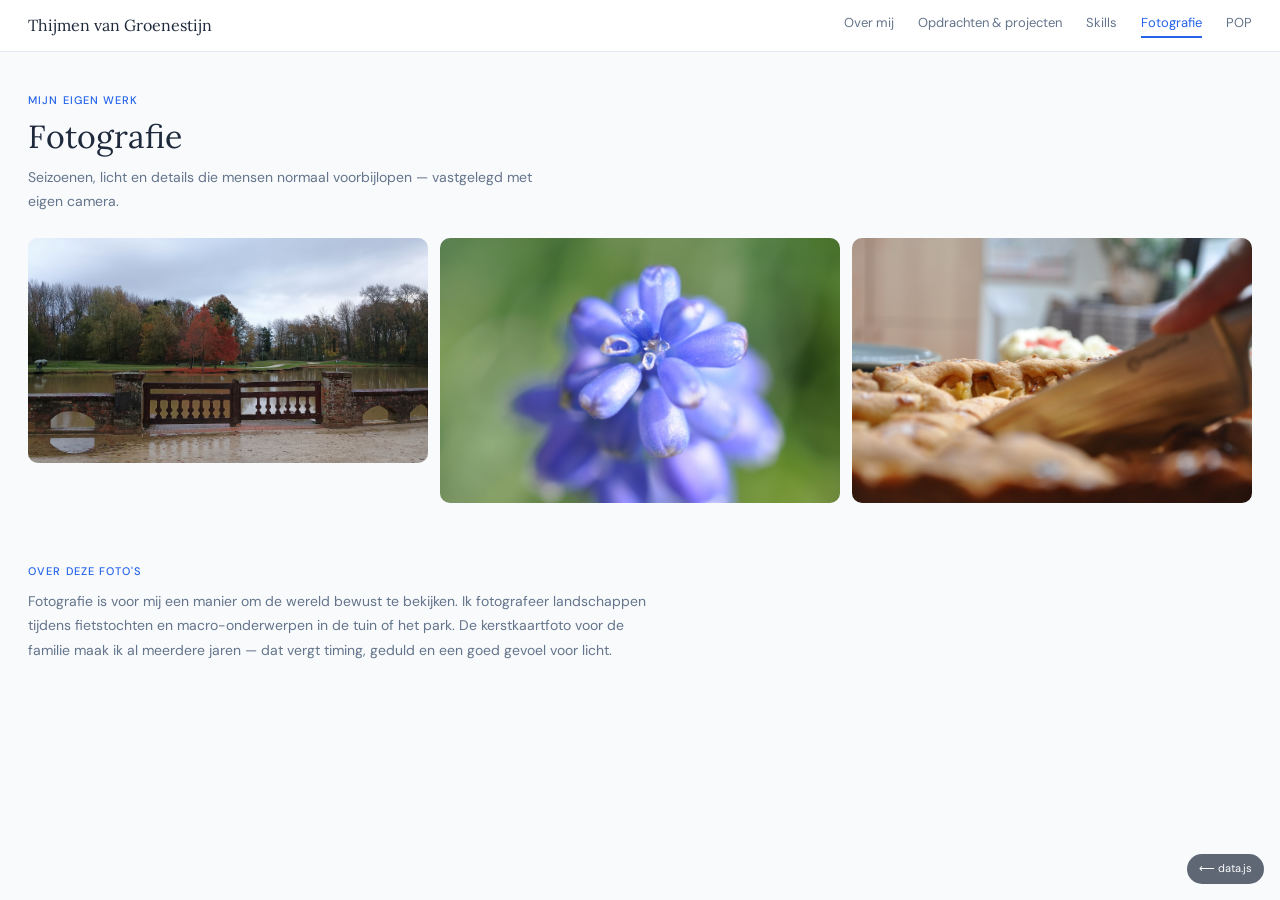
==== commit 2c77c84b: "thing" ====
--- a/fotografie.html
+++ b/fotografie.html
@@ -37,5 +37,9 @@
 
   <script src="data.js"></script>
   <script src="script.js"></script>
+  <script>
+    renderFotos();
+    document.getElementById('render-footer').textContent = siteConfig.footerTekst;
+  </script>
 </body>
 </html>
